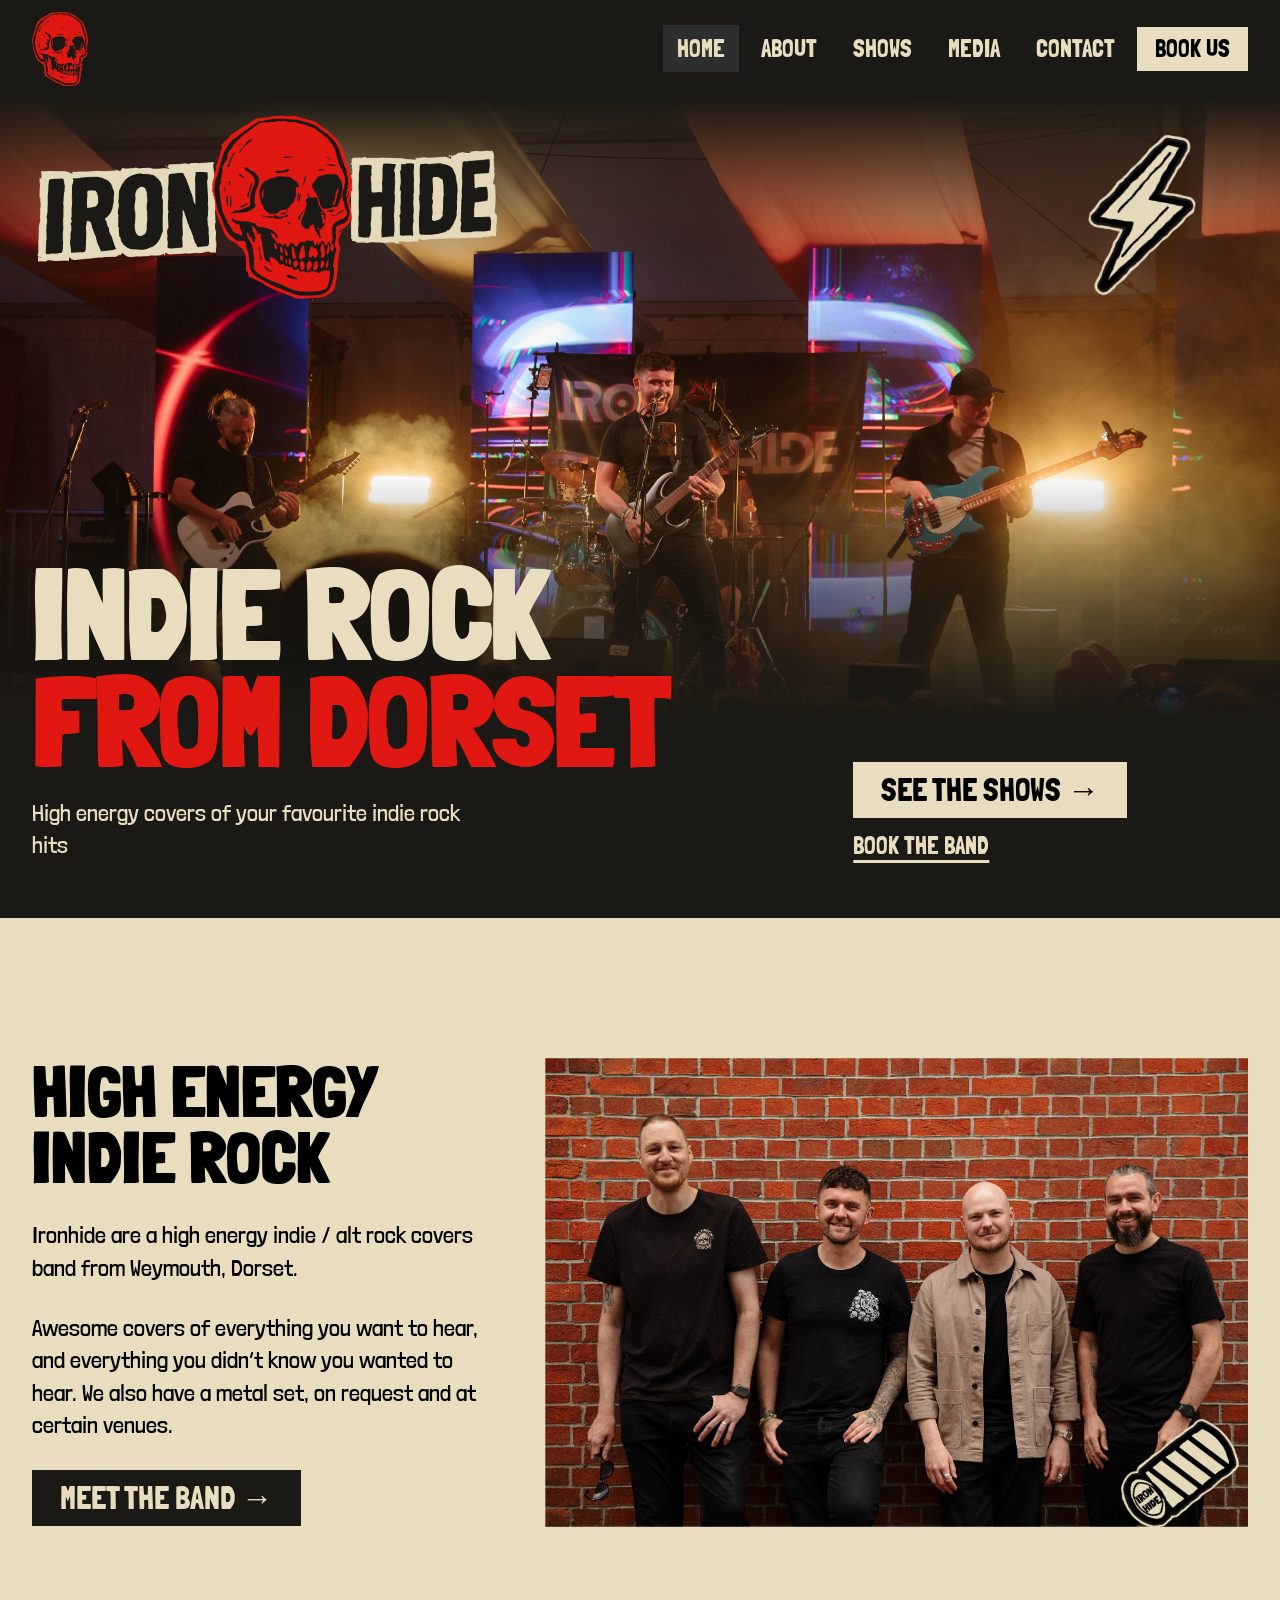
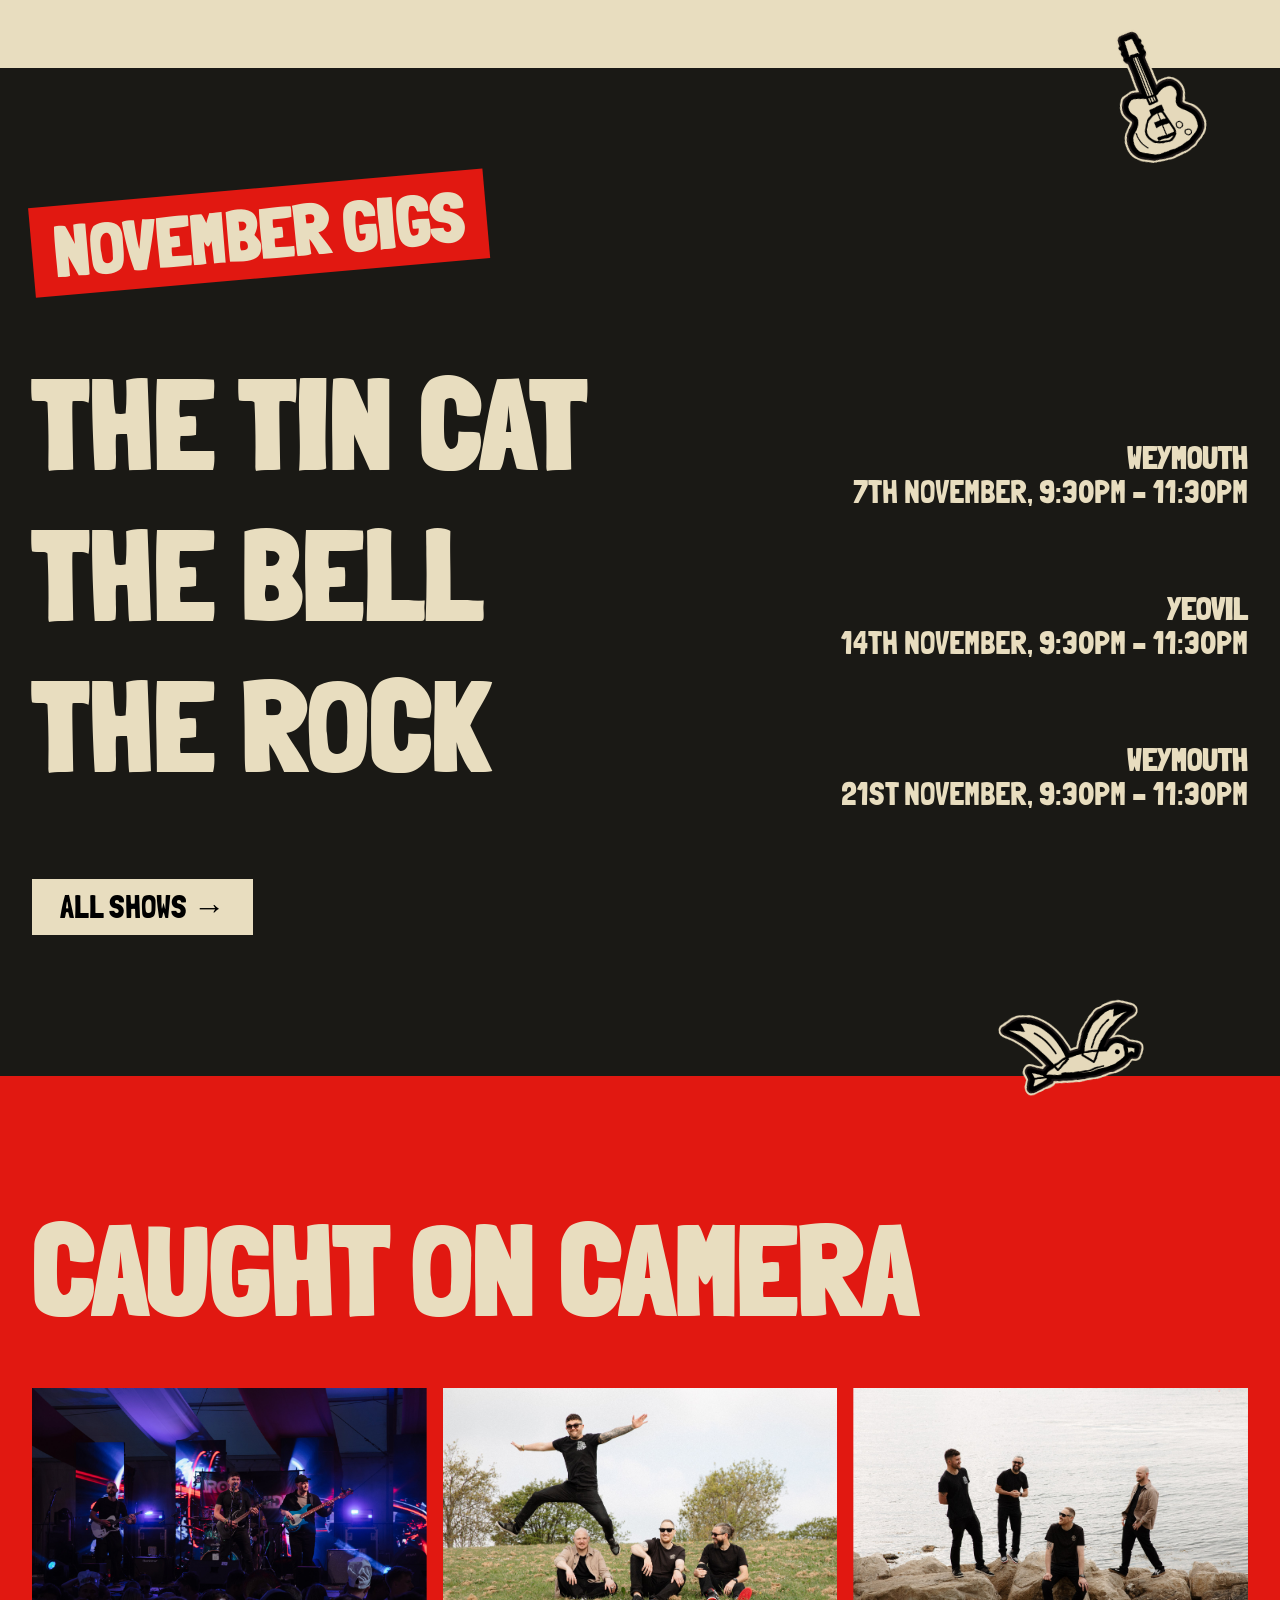
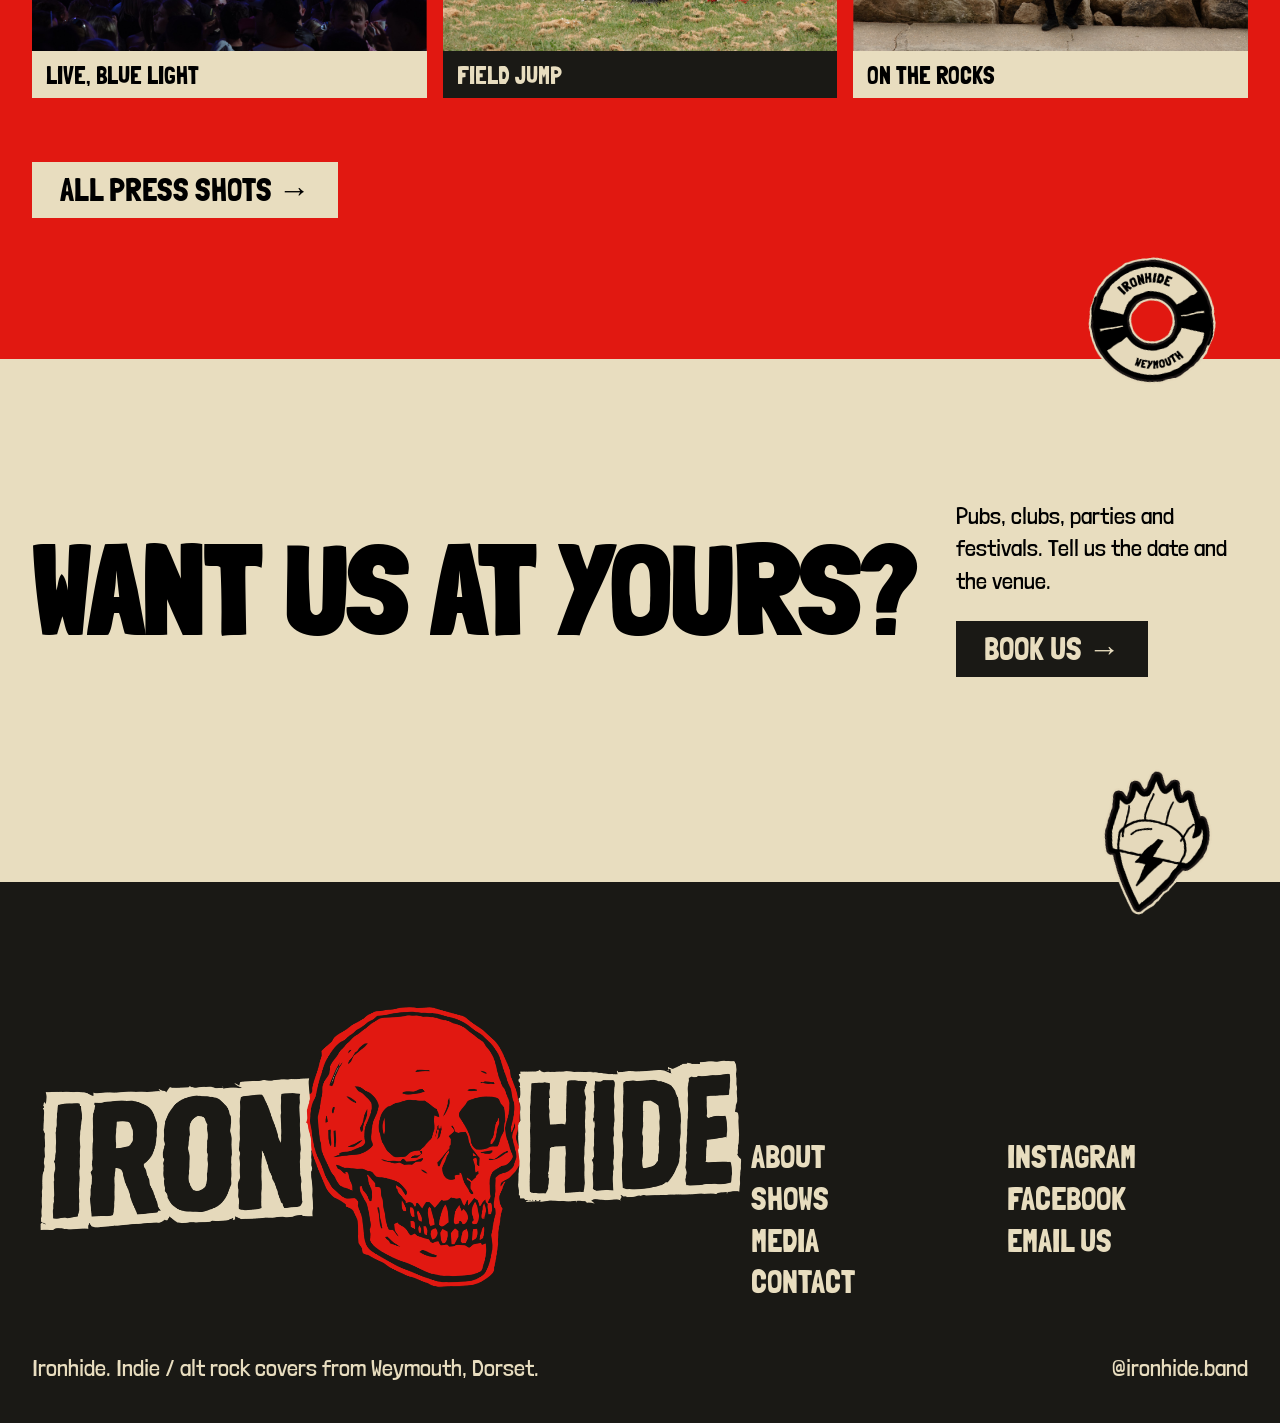
==== index.html @ fdd296ec "Add files via upload" ====
<!doctype html>
<html lang="en-GB">
<head>
<meta charset="utf-8">
<meta name="viewport" content="width=device-width, initial-scale=1">
<title>Ironhide | High energy indie / alt rock covers band, Weymouth, Dorset</title>
<meta name="description" content="Ironhide are a high energy indie / alt rock covers band from Weymouth, Dorset. See the next gigs and book the band.">
<meta name="theme-color" content="#1a1915">
<meta property="og:title" content="Ironhide | High energy indie / alt rock covers band, Weymouth, Dorset">
<meta property="og:description" content="Ironhide are a high energy indie / alt rock covers band from Weymouth, Dorset. See the next gigs and book the band.">
<meta property="og:image" content="img/live/live-38.jpg">
<link rel="icon" href="img/brand/ironhide-skull.png">
<link rel="preload" href="fonts/LondrinaSolid-Black.ttf" as="font" type="font/ttf" crossorigin>
<script>document.documentElement.classList.add('js')</script>
<link rel="stylesheet" href="css/site.css">
</head>
<body>
<a class="skip" href="#main">Skip to content</a>
<header class="bar">
  <a class="bar-skull" href="index.html"><img src="img/brand/ironhide-skull.png" alt="Ironhide, home" width="56" height="74"></a>
  <button class="bar-toggle" type="button" aria-expanded="false" aria-controls="menu">Menu</button>
  <nav id="menu" class="bar-nav" aria-label="Main">
    <a href="index.html" aria-current="page">Home</a>
    <a href="about.html">About</a>
    <a href="shows.html">Shows</a>
    <a href="media.html">Media</a>
    <a href="contact.html">Contact</a>
    <a class="btn sm" href="contact.html">Book us</a>
  </nav>
</header>
<main id="main">

<section class="hero" aria-labelledby="hero-h">
  <img class="sticker hero-sticker" src="img/stickers/bolt.png" alt="" width="190" height="190" style="transform:rotate(10deg)">
  <div class="hero-photo"><img src="img/live/live-38.jpg" alt="Ironhide on stage in a festival tent, amber light and haze, crowd in front" width="2000" height="1333" fetchpriority="high">
    <video class="hero-video" data-src="video/hero.mp4" poster="img/live/hero-poster.jpg" muted loop playsinline preload="none" aria-hidden="true" tabindex="-1"></video>
  </div>
  <div class="hero-top">
    <img class="hero-lockup" src="img/brand/ironhide-lockup.png" alt="Ironhide" width="1384" height="554">
  </div>
  <div class="hero-bottom grid">
    <div class="hero-lead">
      <h1 id="hero-h" class="xl"><span class="sr">Ironhide: </span><span class="mask"><span style="--d:150ms">Indie rock</span></span><span class="mask"><span style="--d:260ms" class="red">from Dorset</span></span></h1>
      <p class="body">High energy covers of your favourite indie rock hits</p>
    </div>
    <div class="hero-side">
      <div class="hero-actions"><a class="btn" href="shows.html">See the shows →</a><a class="link" href="contact.html">Book the band</a></div>
    </div>
  </div>
</section>

<section class="field paper" aria-labelledby="about-h">
  <div class="grid two">
    <div style="grid-column:1 / span 5;display:grid;gap:28px;justify-items:start">
      <h2 id="about-h" class="l" data-reveal>High energy indie rock</h2>
      <p class="body" data-reveal>Ironhide are a high energy indie / alt rock covers band from Weymouth, Dorset.</p>
      <p class="body" data-reveal style="margin-top:0">Awesome covers of everything you want to hear, and everything you didn’t know you wanted to hear. We also have a metal set, on request and at certain venues.</p>
      <a class="btn dark" href="about.html" data-reveal>Meet the band →</a>
    </div>
    <figure class="photo" style="grid-column:6 / span 7" data-reveal>
      <img src="img/band/ironhide-16.jpg" alt="The four members of Ironhide leaning against a red brick wall, smiling" width="1969" height="1313" loading="lazy">
      <img class="sticker" src="img/stickers/rock.png" alt="" width="190" height="190" loading="lazy" style="transform:rotate(-14deg)">
    </figure>
  </div>
</section>

<section class="field ground" aria-labelledby="gigs-h">
  <div class="sec-head" data-reveal><h2 id="gigs-h" class="stamp">November gigs</h2></div>
  <ol class="lines">
    <li data-date="2026-11-07T21:30" data-venue="The Tin Cat" data-town="Weymouth" data-when="7th November, 9:30PM – 11:30PM" data-reveal><span>The Tin Cat</span><span class="info"><span>Weymouth</span><span>7th November, 9:30PM – 11:30PM</span></span></li>
    <li data-date="2026-11-14T21:30" data-venue="The Bell" data-town="Yeovil" data-when="14th November, 9:30PM – 11:30PM" data-reveal><span>The Bell</span><span class="info"><span>Yeovil</span><span>14th November, 9:30PM – 11:30PM</span></span></li>
    <li data-date="2026-11-21T21:30" data-venue="The Rock" data-town="Weymouth" data-when="21st November, 9:30PM – 11:30PM" data-reveal><span>The Rock</span><span class="info"><span>Weymouth</span><span>21st November, 9:30PM – 11:30PM</span></span></li>
  </ol>
  <p style="margin-top:clamp(32px,5vw,64px)" data-reveal><a class="btn" href="shows.html">All shows →</a></p>
  <img class="sticker" src="img/stickers/seagull.png" alt="" width="190" height="190" style="right:calc(var(--m) + 8vw);bottom:-4vw;transform:rotate(-8deg)" loading="lazy">
  <img class="sticker" src="img/stickers/guitar.png" alt="" width="190" height="190" style="right:calc(var(--m) + 1.5vw);top:-4vw;transform:rotate(10deg)" loading="lazy">
</section>

<section class="field red" aria-labelledby="media-h">
  <h2 id="media-h" class="xl sec-head" data-reveal>Caught on camera</h2>
  <div class="tiles three">
    <figure class="tile" data-reveal><a class="pic" href="media.html"><img src="img/live/live-31.jpg" alt="Ironhide live, blue light, crowd in the foreground and the IRONHIDE backdrop" width="2000" height="1333" loading="lazy"></a><figcaption class="strip"><span>Live, blue light</span></figcaption></figure>
    <figure class="tile" data-reveal><a class="pic" href="media.html"><img src="img/band/ironhide-38.jpg" alt="A band member leaping in a field" width="1969" height="1313" loading="lazy"></a><figcaption class="strip"><span>Field jump</span></figcaption></figure>
    <figure class="tile" data-reveal><a class="pic" href="media.html"><img src="img/band/ironhide-31.jpg" alt="Ironhide on the rocks by the sea" width="1969" height="1313" loading="lazy"></a><figcaption class="strip"><span>On the rocks</span></figcaption></figure>
  </div>
  <p style="margin-top:clamp(32px,5vw,64px)" data-reveal><a class="btn" href="media.html">All press shots →</a></p>
  <img class="sticker" src="img/stickers/lifebuoy.png" alt="" width="190" height="190" style="right:calc(var(--m) + 1.5vw);bottom:-3vw;transform:rotate(-10deg)" loading="lazy">
</section>

<section class="field paper" aria-labelledby="cta-h">
  <div class="grid two">
    <h2 id="cta-h" class="xl" style="grid-column:1 / span 9" data-reveal>Want us at yours?</h2>
    <div style="grid-column:10 / span 3;display:grid;gap:24px;justify-items:start" data-reveal>
      <p class="body">Pubs, clubs, parties and festivals. Tell us the date and the venue.</p>
      <a class="btn dark" href="contact.html">Book us →</a>
    </div>
  </div>
  <img class="sticker" src="img/stickers/pick.png" alt="" width="190" height="190" style="right:calc(var(--m) + 1.5vw);bottom:-3vw;transform:rotate(12deg)" loading="lazy">
</section>

</main>
<footer class="foot">
  <div class="grid">
    <a class="mark" href="index.html" data-reveal><img src="img/brand/ironhide-lockup.png" alt="Ironhide" width="1384" height="554" loading="lazy"></a>
    <div class="cols" data-reveal>
      <div>
        <a href="about.html">About</a>
        <a href="shows.html">Shows</a>
        <a href="media.html">Media</a>
        <a href="contact.html">Contact</a>
      </div>
      <div>
        <a href="https://www.instagram.com/ironhide.band" rel="noopener">Instagram</a>
        <a href="https://www.facebook.com/Ironhideband" rel="noopener">Facebook</a>
        <a href="mailto:ironhideweymouth@gmail.com">Email us</a>
      </div>
    </div>
    <p class="fine"><span>Ironhide. Indie / alt rock covers from Weymouth, Dorset.</span><span>@ironhide.band</span></p>
  </div>
</footer>
<script src="js/site.js" defer></script>
</body>
</html>
---- css/site.css ----
/* Ironhide site. Tokens from the Ironhide design system (tokens.json). */

@font-face { font-family: "Londrina Solid"; src: url("../fonts/LondrinaSolid-Light.ttf") format("truetype"); font-weight: 300; font-display: swap; }
@font-face { font-family: "Londrina Solid"; src: url("../fonts/LondrinaSolid-Regular.ttf") format("truetype"); font-weight: 400; font-display: swap; }
@font-face { font-family: "Londrina Solid"; src: url("../fonts/LondrinaSolid-Black.ttf") format("truetype"); font-weight: 900; font-display: swap; }

:root {
  --ground: #1a1915;
  --ground-raised: #2e2e2e;
  --paper: #e8ddbf;
  --ink: #000000;
  --skull-red: #e11811;
  --paper-muted: #a39b8a;

  --font-display: "Londrina Solid", Impact, "Arial Narrow", sans-serif;

  /* five type steps */
  --t-xl: clamp(60px, 10vw, 160px);
  --t-l: clamp(40px, 5.6vw, 84px);
  --t-m: clamp(26px, 2.5vw, 36px);
  --t-s: 24px;
  --t-xs: 18px;

  --m: clamp(16px, 2.5vw, 40px);
  --gap: 16px;
  --section: clamp(88px, 11vw, 168px);
  --tilt-logo: -2.41deg;
  --tilt-sticker: 5.73deg;
  --ease: cubic-bezier(.16, 1, .3, 1);
}

*, *::before, *::after { box-sizing: border-box; }
html { overflow-x: clip; scroll-behavior: smooth; -webkit-text-size-adjust: 100%; }
body {
  margin: 0;
  background: var(--ground);
  color: var(--paper);
  font-family: var(--font-display);
  font-weight: 300;
  font-size: var(--t-s);
  line-height: 1.3;
  -webkit-font-smoothing: antialiased;
}
img { display: block; max-width: 100%; height: auto; }
a { color: inherit; }
h1, h2, h3, p, ol, ul, figure, blockquote { margin: 0; }
ol, ul { padding: 0; list-style: none; }
::selection { background: var(--skull-red); color: var(--paper); }
:focus-visible { outline: 4px solid var(--paper); outline-offset: 4px; }
.paper :focus-visible, .on-paper :focus-visible { outline-color: var(--ink); }
.sr { position: absolute; width: 1px; height: 1px; overflow: hidden; clip: rect(0 0 0 0); white-space: nowrap; }
.skip { position: absolute; left: var(--m); top: -80px; background: var(--paper); color: var(--ink); padding: 12px 20px; font-weight: 400; text-transform: uppercase; z-index: 100; }
.skip:focus { top: 12px; }

/* type */
.up { text-transform: uppercase; }
.xl { font-weight: 900; font-size: var(--t-xl); line-height: .84; letter-spacing: -.01em; text-transform: uppercase; }
.l  { font-weight: 900; font-size: var(--t-l); line-height: .92; text-transform: uppercase; }
.m  { font-weight: 400; font-size: var(--t-m); line-height: 1.05; text-transform: uppercase; }
.body { font-size: var(--t-s); line-height: 1.35; max-width: 38ch; }
.body + .body { margin-top: 1em; }
.red { color: var(--skull-red); }

/* the frame */
.wrap { padding-left: var(--m); padding-right: var(--m); }
.grid { display: grid; grid-template-columns: repeat(12, minmax(0, 1fr)); column-gap: var(--gap); }
.field { position: relative; padding: var(--section) var(--m); }
.field.ground { background: var(--ground); color: var(--paper); }
.field.paper { background: var(--paper); color: var(--ink); }
.field.red { background: var(--skull-red); color: var(--paper); }

/* bar */
.bar { position: sticky; top: 0; z-index: 50; display: flex; align-items: center; justify-content: space-between; gap: 24px; min-height: 80px; padding: 12px var(--m); background: var(--ground); }
.bar-skull img { width: 56px; transition: transform .35s var(--ease); }
.bar-skull:hover img { transform: rotate(-8deg) scale(1.08); }
.bar-nav { display: flex; align-items: center; gap: 8px; }
.bar-nav a:not(.btn) { display: inline-block; padding: 8px 14px; font-weight: 400; font-size: var(--t-s); text-transform: uppercase; text-decoration: none; transition: background .2s, color .2s, transform .2s var(--ease); }
.bar-nav a:not(.btn):hover { background: var(--paper); color: var(--ink); }
.bar-nav a:not(.btn):active { transform: translateY(2px); }
.bar-nav a[aria-current="page"]:not(.btn) { background: var(--ground-raised); color: var(--paper); }
.bar-toggle { display: none; }

/* buttons */
.btn { display: inline-flex; align-items: center; justify-content: center; gap: 14px; min-height: 56px; padding: 0 28px; border: 0; border-radius: 0; background: var(--paper); color: var(--ink); font: 400 var(--t-m)/1 var(--font-display); text-transform: uppercase; text-decoration: none; cursor: pointer; transition: background .2s, color .2s, transform .2s var(--ease); }
.btn:hover { background: var(--skull-red); color: var(--paper); transform: translate(-3px, -3px) rotate(-1.2deg); }
.btn:active { transform: translateY(2px); }
.btn.dark { background: var(--ground); color: var(--paper); }
.btn.dark:hover { background: var(--skull-red); }
.btn.sm { min-height: 44px; padding: 0 18px; font-size: var(--t-s); }
.go { display: inline-flex; align-items: center; justify-content: center; width: .9em; height: .9em; border-radius: 50%; background: var(--ground); color: var(--paper); font-size: inherit; text-decoration: none; transition: background .2s, transform .3s var(--ease); flex: none; }
.go svg { width: 46%; height: 46%; }
.go:hover { background: var(--skull-red); transform: rotate(-12deg) scale(1.08); }
.link { font-weight: 400; text-transform: uppercase; text-decoration: underline; text-decoration-thickness: 3px; text-underline-offset: 6px; }
.link:hover { color: var(--skull-red); }
.paper .link:hover { color: var(--ink); text-decoration-color: var(--skull-red); }

/* stickers and tape */
.field > *:not(.sticker), .phero > *:not(.sticker) { position: relative; z-index: 1; }
.sticker { position: absolute; z-index: 5; animation: bob 5s ease-in-out infinite alternate; width: clamp(110px, 12vw, 190px); pointer-events: none; transition: transform .5s var(--ease); }
.tape { display: inline-block; background: var(--paper); color: var(--ink); padding: 14px 18px; font-weight: 400; font-size: var(--t-m); line-height: .86; text-transform: uppercase; transform: rotate(var(--tilt-sticker)); transform-origin: top left; transition: transform .4s var(--ease); }
.tape:hover { transform: rotate(2deg) scale(1.03); }
.stamp { display: inline-block; background: var(--skull-red); color: var(--paper); font-weight: 900; font-size: max(52px, var(--t-l)); line-height: 1; text-transform: uppercase; padding: 10px 22px 8px; transform: rotate(-5deg); transform-origin: left center; }

/* venue bar */
.venuebar { display: flex; align-items: center; justify-content: space-between; gap: 16px; background: var(--paper); color: var(--ink); padding: 14px 23px 14px 16px; font-weight: 400; text-transform: uppercase; }
.venuebar .m { display: block; }
.venuebar .when { display: block; font-size: var(--t-s); margin-top: 4px; }
.count { flex: none; background: var(--skull-red); color: var(--paper); font-weight: 900; font-size: var(--t-m); line-height: 1; padding: 8px 14px 6px; transform: rotate(-3deg); }

@keyframes bob { to { translate: 0 -12px; rotate: 4deg; } }

/* hero (home) */
.hero { position: relative; min-height: max(calc(100svh - 80px), 800px); background: var(--ground); overflow: hidden; display: grid; grid-template-rows: auto 1fr auto; padding: 0 var(--m) 56px; }
.hero-photo { position: absolute; inset: 0; z-index: 0; overflow: hidden; }
.hero-photo img { width: 100%; height: 100%; object-fit: cover; object-position: 50% 38%; animation: drift 26s ease-in-out infinite alternate; }
.hero-video { display: none; }
.hero-photo::after { content: ""; position: absolute; inset: 0; background: linear-gradient(180deg, var(--ground) 0, rgba(26,25,21,0) 24%, rgba(26,25,21,0) 46%, var(--ground) 76%); } /* taste-skill-ignore: the brand's poster fade, ground into photo */
@keyframes drift { from { transform: scale(1.04); } to { transform: scale(1.12) translateY(-1.5%); } }
.hero-top { position: relative; z-index: 2; display: flex; justify-content: space-between; align-items: flex-start; gap: 24px; padding-top: 28px; }
.hero-lockup { width: clamp(250px, 36vw, 506px); transform: rotate(var(--tilt-logo)); transform-origin: top left; animation: stick .9s var(--ease) both .1s; }
.hero-tape { margin-top: clamp(8px, 2vw, 30px); max-width: 100%; animation: stick .9s var(--ease) both .35s; }
@keyframes stick { from { opacity: 0; transform: translateY(-40px) rotate(8deg) scale(1.15); } }
.hero-top .hero-lockup { animation-name: stick-logo; }
@keyframes stick-logo { from { opacity: 0; transform: translateY(-40px) rotate(4deg) scale(1.15); } }
.hero-bottom { position: relative; z-index: 2; align-self: end; row-gap: 28px; }
.hero-lead { grid-column: 1 / span 8; display: grid; gap: 22px; }
.hero-side { grid-column: 9 / span 4; align-self: end; display: grid; gap: 20px; }
.hero-actions { display: flex; flex-wrap: wrap; align-items: center; gap: 12px 24px; }

.mask { display: block; overflow: hidden; padding-bottom: .06em; margin-bottom: -.06em; }
.mask > span { display: block; transform: translateY(108%); animation: rise 1s var(--ease) forwards; animation-delay: var(--d, 0ms); }
@keyframes rise { to { transform: none; } }

/* page hero (inner pages) */
.phero { position: relative; padding: clamp(56px, 8vw, 120px) var(--m) clamp(56px, 7vw, 100px); }
.phero .grid { align-items: end; row-gap: 32px; }
.phero h1 { grid-column: 1 / span 8; }
.phero .side { grid-column: 9 / span 4; display: grid; gap: 20px; }
.phero .sticker { right: var(--m); top: -3vw; }

.hero > .sticker { z-index: 5; right: calc(var(--m) + 1.5vw); top: 28px; width: clamp(84px, 14vw, 210px); }
.bleed > img.sticker { z-index: 5; position: absolute; width: clamp(110px, 12vw, 190px); height: auto; aspect-ratio: auto; object-fit: contain; }
.field[aria-labelledby="cta-h"] { padding-bottom: clamp(150px, 16vw, 240px); }

/* sections */
.two { align-items: center; row-gap: 48px; }
.sec-head { margin-bottom: clamp(32px, 5vw, 72px); }
.photo { position: relative; }
.photo img { width: 100%; aspect-ratio: 3 / 2; object-fit: cover; }
.photo img.sticker { width: clamp(110px, 12vw, 190px); aspect-ratio: auto; right: 0; bottom: -6%; }

/* poster lines */
.lines { display: block; }
.lines li { display: flex; justify-content: space-between; align-items: baseline; gap: 24px; font-weight: 900; font-size: var(--t-xl); line-height: .9; text-transform: uppercase; padding: .03em 0; transition: color .2s, transform .35s var(--ease); }
.lines li:hover { color: var(--skull-red); transform: translateX(14px); }
.field.red .lines li:hover { color: var(--ground); }
.lines .info { flex: none; display: grid; gap: 2px; text-align: right; font-weight: 400; font-size: var(--t-m); line-height: 1.02; }
.lines .info span:first-child { font-weight: 900; }
.lines .only { font-size: var(--t-xl); }

/* tiles with label strips */
.tiles { display: grid; grid-template-columns: repeat(4, minmax(0, 1fr)); gap: 28px var(--gap); }
.tiles.three { grid-template-columns: repeat(3, minmax(0, 1fr)); }
.tile { display: flex; flex-direction: column; }
.tile.wide { grid-column: span 2; }
.tile a.pic { display: block; overflow: hidden; }
.tile img { width: 100%; aspect-ratio: 3 / 2; object-fit: cover; transition: transform .8s var(--ease); }
.tile a.pic:hover img { transform: scale(1.05); }
.tile .strip { display: flex; justify-content: space-between; align-items: baseline; gap: 12px; padding: 12px 14px 10px; font-weight: 400; font-size: var(--t-s); line-height: 1.05; text-transform: uppercase; background: var(--paper); color: var(--ink); }
.tile .strip a { font-size: var(--t-xs); text-decoration: underline; text-underline-offset: 4px; text-decoration-thickness: 2px; flex: none; }
.tile .strip a:hover { color: var(--skull-red); }
.field.paper .tile .strip { background: var(--ground); color: var(--paper); }
.field.paper .tile .strip a:hover { color: var(--paper-muted); }
.tile:nth-child(even) .strip { background: var(--ground-raised); color: var(--paper); }
.field.paper .tile:nth-child(even) .strip { background: var(--ink); }
.field.red .tile:nth-child(even) .strip { background: var(--ground); }

/* full-bleed picture */
.bleed { position: relative; background: var(--ground); }
.bleed-img { overflow: hidden; }
.bleed img { animation: drift 30s ease-in-out infinite alternate; }
.bleed img { width: 100%; height: clamp(360px, 62vw, 760px); object-fit: cover; }
.bleed .tape { position: absolute; left: var(--m); bottom: 28px; max-width: calc(100% - 2 * var(--m)); }

/* contact rows */
.rows { display: grid; gap: 28px; }
.rows a, .rows p { display: block; font-weight: 400; font-size: clamp(26px, 6.3vw, 92px); line-height: 1; text-transform: none; text-decoration: none; overflow-wrap: anywhere; transition: transform .35s var(--ease), color .2s; }
.rows a:hover { transform: translateX(14px); color: var(--skull-red); }
.field.paper .rows a:hover { color: var(--ink); background: var(--skull-red); }
.rows .up { text-transform: uppercase; }
.rows small { display: block; font-size: var(--t-s); font-weight: 300; margin-bottom: 6px; text-transform: uppercase; }

/* form */
.form { display: grid; grid-template-columns: repeat(2, minmax(0, 1fr)); gap: 24px var(--gap); }
.form .full { grid-column: 1 / -1; }
.form label { display: grid; gap: 8px; font-weight: 400; font-size: var(--t-s); text-transform: uppercase; }
.form input, .form textarea { width: 100%; background: var(--ground-raised); color: var(--paper); border: 0; border-radius: 0; padding: 16px; font: 300 var(--t-m)/1.15 var(--font-display); }
.form textarea { min-height: 200px; resize: vertical; }
.form input::placeholder, .form textarea::placeholder { color: var(--paper-muted); }
.form input:focus-visible, .form textarea:focus-visible { outline: 4px solid var(--paper); outline-offset: 0; }
.form-foot { display: flex; flex-wrap: wrap; align-items: center; gap: 16px 28px; }
.form-foot .note { font-size: var(--t-s); max-width: 34ch; }
.status { font-weight: 400; font-size: var(--t-s); text-transform: uppercase; min-height: 1.3em; }

/* footer */
.foot { background: var(--ground); padding: var(--section) var(--m) 40px; }
.foot .grid { row-gap: 48px; align-items: end; }
.foot .mark { grid-column: 1 / span 7; }
.foot .mark img { width: 100%; max-width: 760px; transform: rotate(var(--tilt-logo)); transform-origin: top left; transition: transform .5s var(--ease); }
.foot .mark:hover img { transform: rotate(0); }
.foot .cols { grid-column: 8 / span 5; display: grid; grid-template-columns: 1fr 1fr; gap: 28px var(--gap); }
.foot .cols a { display: block; padding: 4px 0; font-weight: 400; font-size: var(--t-m); text-transform: uppercase; text-decoration: none; line-height: 1.05; }
.foot .cols a:hover { color: var(--skull-red); }
.foot .fine { grid-column: 1 / -1; display: flex; flex-wrap: wrap; justify-content: space-between; gap: 12px 24px; font-size: var(--t-s); }

/* reveal */
.js [data-reveal] { opacity: 0; transform: translateY(26px); transition: opacity .8s var(--ease), transform .8s var(--ease); transition-delay: var(--d, 0ms); }
.js [data-reveal].in { opacity: 1; transform: none; }
.js .tile[data-reveal] img, .js .photo[data-reveal] img { clip-path: inset(0 0 100% 0); transition: clip-path 1s var(--ease); transition-delay: var(--d, 0ms); }
.js .tile[data-reveal].in img, .js .photo[data-reveal].in img { clip-path: inset(0); }

/* tablet / phone */
@media (max-width: 960px) {
  .hero-lead, .phero h1 { grid-column: 1 / -1; }
  .hero-side, .phero .side { grid-column: 1 / -1; }
  .grid > * { grid-column: 1 / -1 !important; }
  .sticker.mid { display: none; }
  .tiles { grid-template-columns: repeat(2, minmax(0, 1fr)); gap: 20px 12px; }
  .foot .mark, .foot .cols { grid-column: 1 / -1; }
  .form { grid-template-columns: 1fr; }
  .bar-toggle { display: inline-flex; align-items: center; min-height: 44px; padding: 0 18px; background: var(--paper); color: var(--ink); border: 0; font: 400 var(--t-s)/1 var(--font-display); text-transform: uppercase; cursor: pointer; }
  .bar-nav { position: fixed; inset: 80px 0 0 0; z-index: 40; flex-direction: column; align-items: flex-start; gap: 4px; padding: 32px var(--m); background: var(--ground); transform: translateX(100%); transition: transform .5s var(--ease); }
  .bar-nav.open { transform: none; }
  .bar-nav a:not(.btn) { font-size: var(--t-l); font-weight: 900; padding: 4px 0; }
  .bar-nav .btn { margin-top: 20px; }
}
@media (max-width: 640px) {
  .hero-photo > img { display: none; }
  .hero-video { display: block; position: absolute; inset: 0; width: 100%; height: 100%; object-fit: cover; object-position: 50% 40%; }
  .hero { min-height: 0; padding-bottom: 40px; gap: 0; }
  .hero-top { flex-direction: column; gap: 0; }
  .hero-photo img { object-position: 52% 30%; }
  .hero-photo::after { background: linear-gradient(180deg, var(--ground) 0, rgba(26,25,21,0) 6%, rgba(26,25,21,0) 58%, rgba(26,25,21,.88) 78%, var(--ground) 90%); } /* taste-skill-ignore: brand poster fade */
  .hero-bottom { margin-top: 220px; }
  .lines li { flex-direction: column; align-items: flex-start; gap: 6px; padding-bottom: 22px; }
  .lines .info { text-align: left; }
  .field > .sticker, .phero > .sticker { display: none; }
  .field[aria-labelledby="cta-h"] { padding-bottom: var(--section); }
  .tiles, .tiles.three { grid-template-columns: 1fr; }
  .tile.wide { grid-column: auto; }
  .venuebar { flex-direction: column; align-items: flex-start; }
  .foot .cols { grid-template-columns: 1fr; }
}

@media (max-width: 640px) {
  .bleed > img.sticker { width: 84px; top: 16px !important; bottom: auto !important; }
}

/* lightbox */
.tile a.pic, .tile .strip a { cursor: zoom-in; }
.lb { position: fixed; inset: 0; z-index: 100; display: grid; grid-template-rows: 1fr auto; place-items: center; padding: 56px var(--m) 20px; background: rgba(26,25,21,.95); opacity: 0; visibility: hidden; transition: opacity .45s var(--ease), visibility 0s linear .45s; }
.lb.open { opacity: 1; visibility: visible; transition: opacity .45s var(--ease), visibility 0s; }
.lb img { max-width: 100%; max-height: calc(100svh - 190px); width: auto; height: auto; opacity: 0; transform: scale(.985); transition: opacity .45s var(--ease), transform .6s var(--ease); }
.lb img.on { opacity: 1; transform: none; }
.lb-cap { display: flex; flex-wrap: wrap; justify-content: space-between; align-items: baseline; gap: 8px 24px; width: 100%; max-width: 1200px; padding-top: 16px; font-weight: 400; font-size: var(--t-s); text-transform: uppercase; color: var(--paper); }
.lb-cap a { text-decoration: underline; text-underline-offset: 4px; text-decoration-thickness: 2px; }
.lb-cap a:hover { color: var(--skull-red); }
.lb button { position: absolute; display: inline-flex; align-items: center; justify-content: center; min-height: 48px; min-width: 48px; padding: 0 18px; background: var(--paper); color: var(--ink); border: 0; font: 400 var(--t-s)/1 var(--font-display); text-transform: uppercase; cursor: pointer; transition: background .25s, color .25s; }
.lb button:hover { background: var(--skull-red); color: var(--paper); }
.lb .lb-x { top: 16px; right: var(--m); }
.lb .lb-prev, .lb .lb-next { top: 50%; margin-top: -24px; }
.lb .lb-prev { left: calc(var(--m) / 2); }
.lb .lb-next { right: calc(var(--m) / 2); }
@media (max-width: 640px) { .lb .lb-prev, .lb .lb-next { top: auto; bottom: 16px; margin: 0; } .lb .lb-prev { left: var(--m); } .lb .lb-next { right: var(--m); } .lb-cap { padding-bottom: 64px; justify-content: center; } }

@media (prefers-reduced-motion: reduce) {
  html { scroll-behavior: auto; }
  *, *::before, *::after { animation-duration: .001ms !important; animation-iteration-count: 1 !important; transition-duration: .001ms !important; }
  .mask > span { transform: none; }
  .js [data-reveal] { opacity: 1; transform: none; }
  .js .tile[data-reveal] img, .js .photo[data-reveal] img { clip-path: none; }
}

@media (max-width: 640px) {
  .foot .mark img { width: 92%; }
}
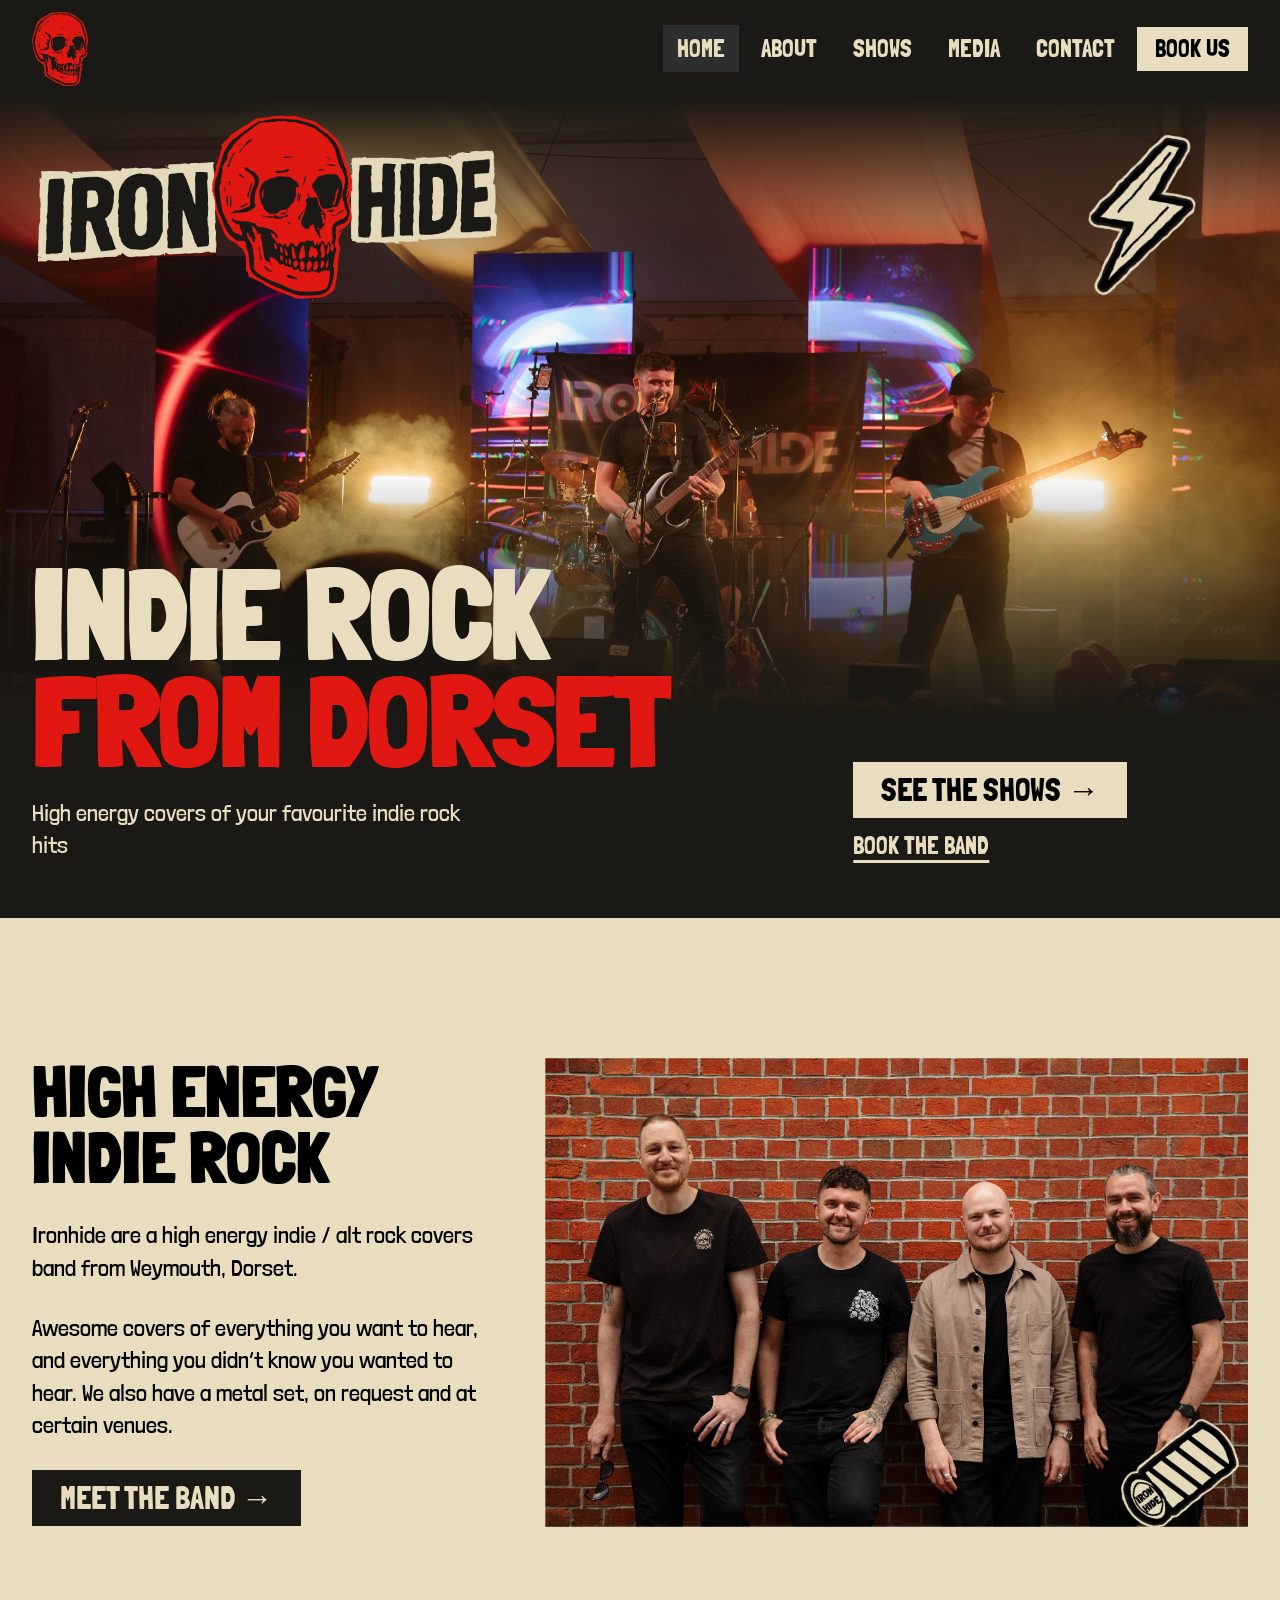
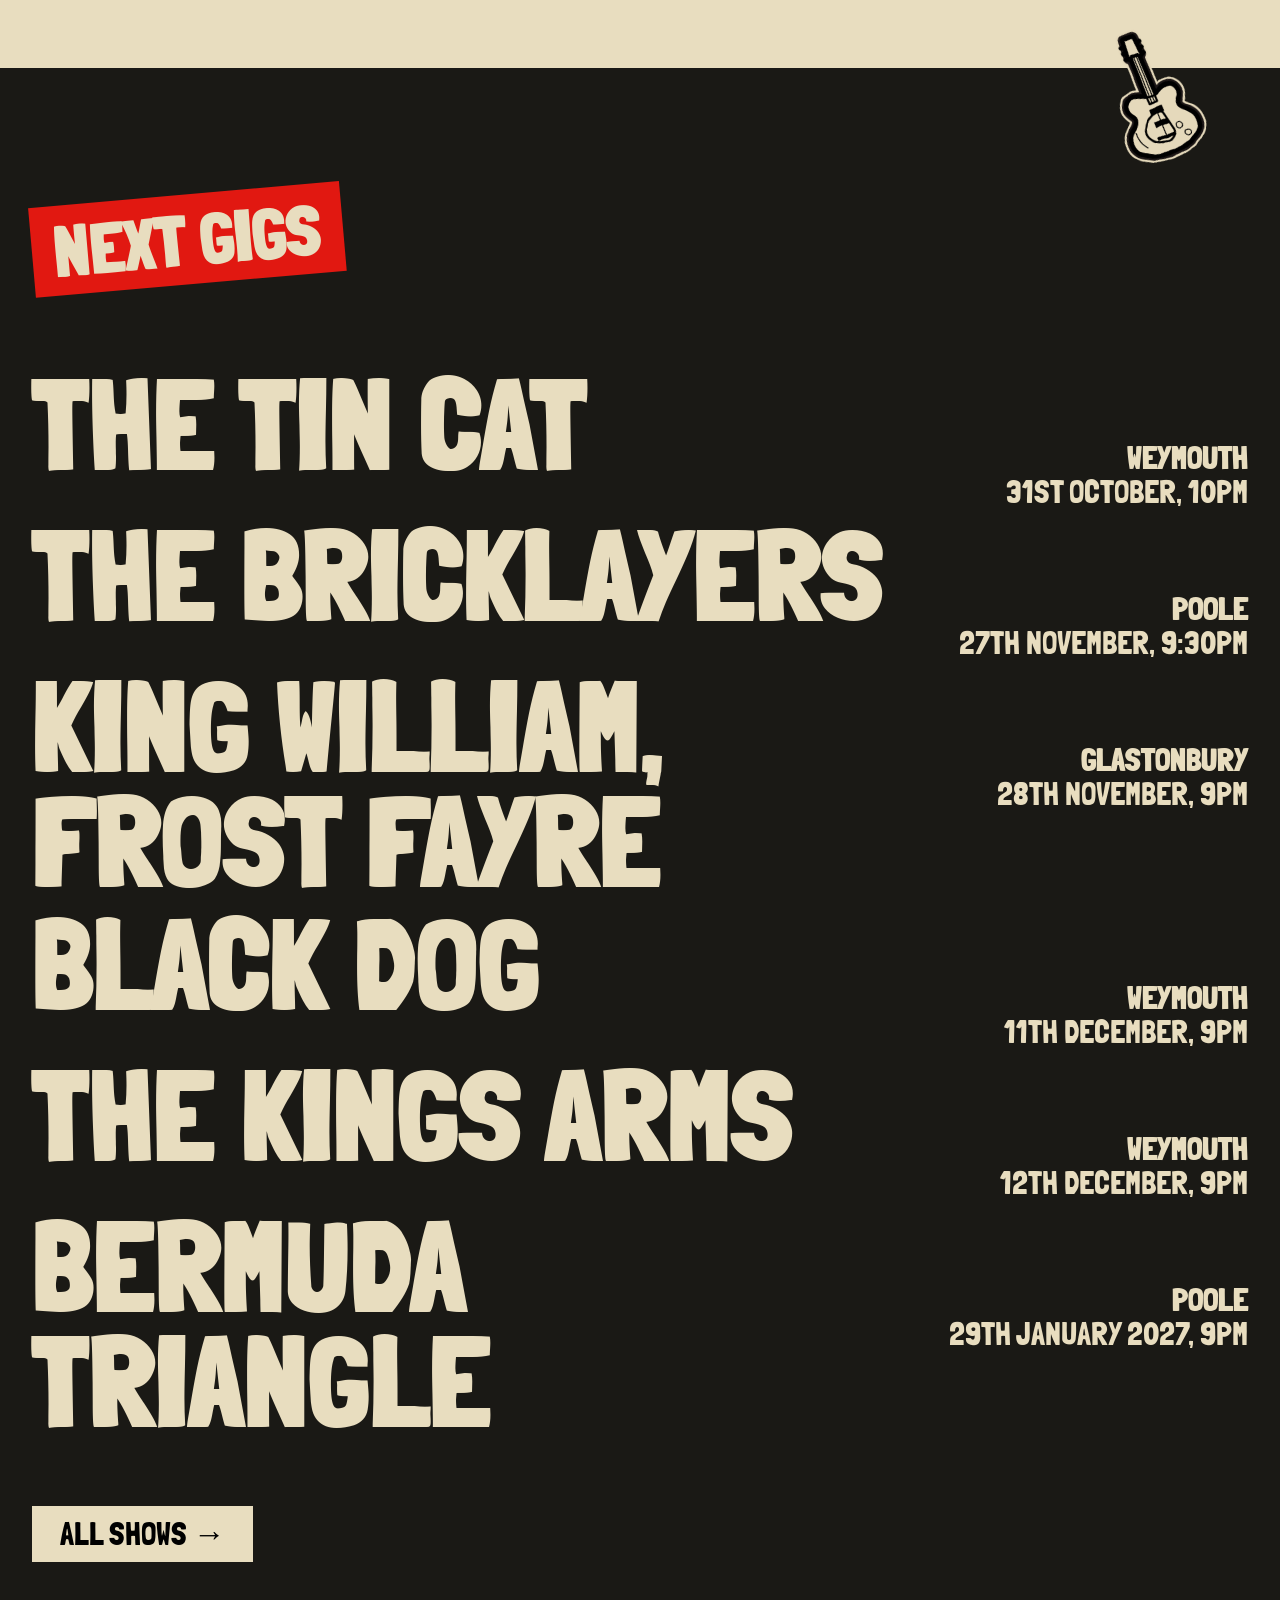
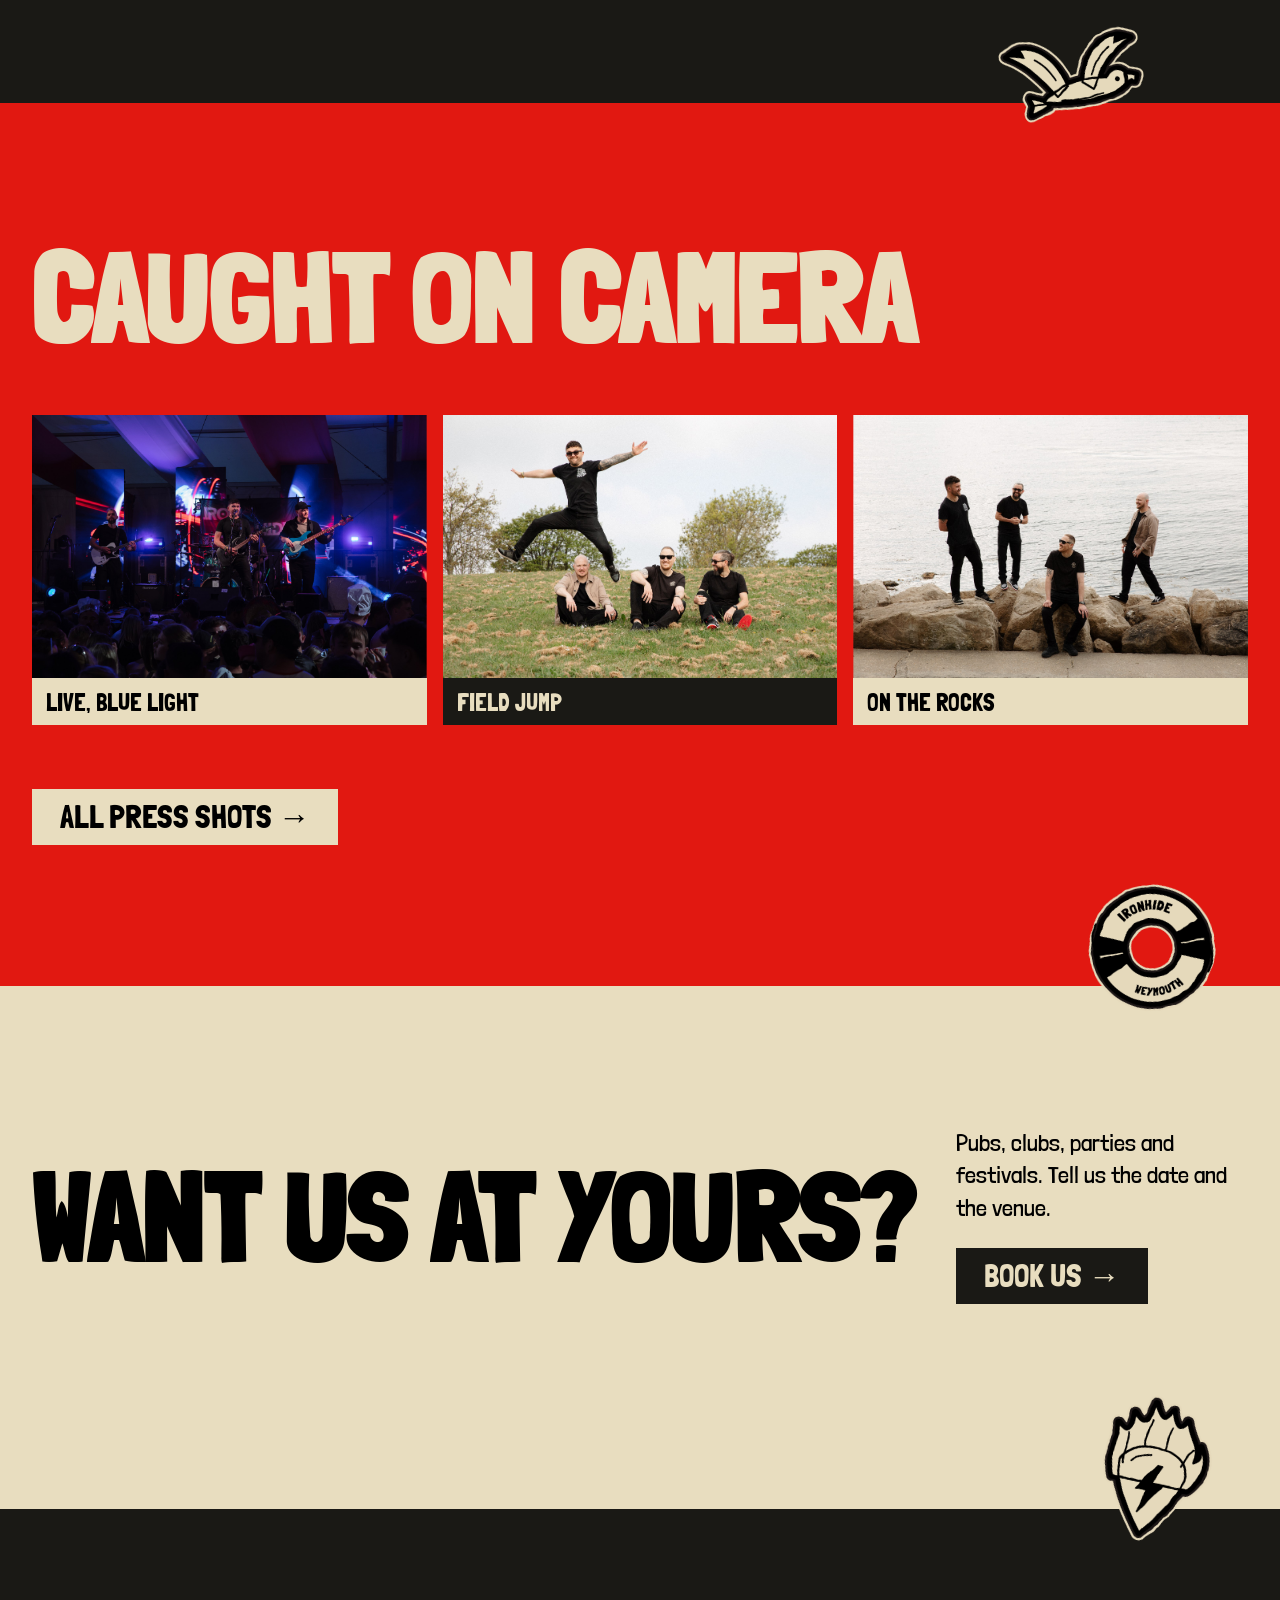
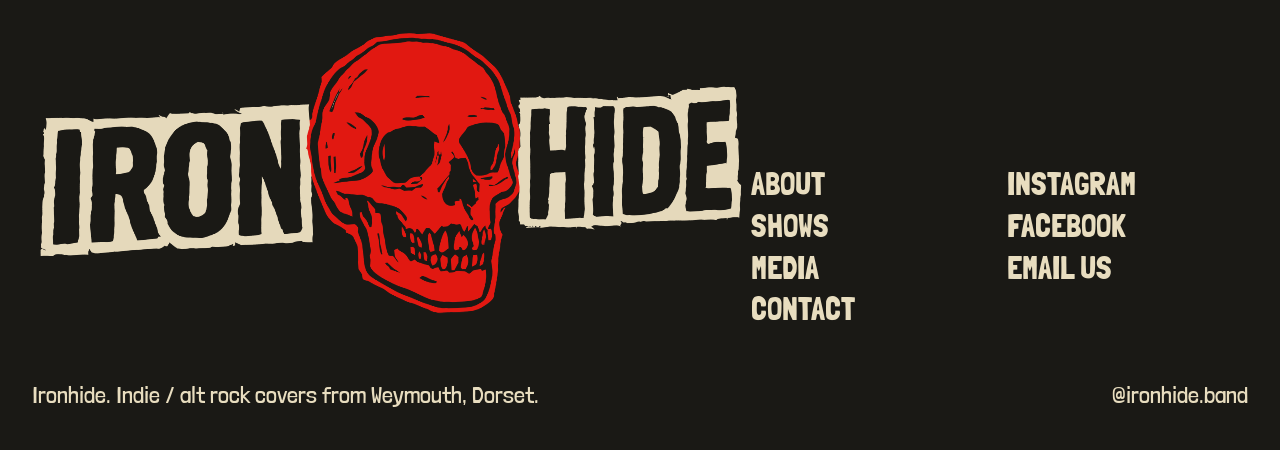
==== commit 260559eb: "Add files via upload" ====
--- a/index.html
+++ b/index.html
@@ -65,11 +65,14 @@
 </section>
 
 <section class="field ground" aria-labelledby="gigs-h">
-  <div class="sec-head" data-reveal><h2 id="gigs-h" class="stamp">November gigs</h2></div>
-  <ol class="lines">
-    <li data-date="2026-11-07T21:30" data-venue="The Tin Cat" data-town="Weymouth" data-when="7th November, 9:30PM – 11:30PM" data-reveal><span>The Tin Cat</span><span class="info"><span>Weymouth</span><span>7th November, 9:30PM – 11:30PM</span></span></li>
-    <li data-date="2026-11-14T21:30" data-venue="The Bell" data-town="Yeovil" data-when="14th November, 9:30PM – 11:30PM" data-reveal><span>The Bell</span><span class="info"><span>Yeovil</span><span>14th November, 9:30PM – 11:30PM</span></span></li>
-    <li data-date="2026-11-21T21:30" data-venue="The Rock" data-town="Weymouth" data-when="21st November, 9:30PM – 11:30PM" data-reveal><span>The Rock</span><span class="info"><span>Weymouth</span><span>21st November, 9:30PM – 11:30PM</span></span></li>
+  <div class="sec-head" data-reveal><h2 id="gigs-h" class="stamp">Next gigs</h2></div>
+  <ol class="lines" data-limit="3">
+    <li data-date="2026-10-31T22:00" data-venue="The Tin Cat" data-town="Weymouth" data-when="31st October, 10PM" data-reveal><span>The Tin Cat</span><span class="info"><span>Weymouth</span><span>31st October, 10PM</span></span></li>
+    <li data-date="2026-11-27T21:30" data-venue="The Bricklayers" data-town="Poole" data-when="27th November, 9:30PM" data-reveal><span>The Bricklayers</span><span class="info"><span>Poole</span><span>27th November, 9:30PM</span></span></li>
+    <li data-date="2026-11-28T21:00" data-venue="King William, Frost Fayre" data-town="Glastonbury" data-when="28th November, 9PM" data-reveal><span>King William, Frost Fayre</span><span class="info"><span>Glastonbury</span><span>28th November, 9PM</span></span></li>
+    <li data-date="2026-12-11T21:00" data-venue="Black Dog" data-town="Weymouth" data-when="11th December, 9PM" data-reveal><span>Black Dog</span><span class="info"><span>Weymouth</span><span>11th December, 9PM</span></span></li>
+    <li data-date="2026-12-12T21:00" data-venue="The Kings Arms" data-town="Weymouth" data-when="12th December, 9PM" data-reveal><span>The Kings Arms</span><span class="info"><span>Weymouth</span><span>12th December, 9PM</span></span></li>
+    <li data-date="2027-01-29T21:00" data-venue="Bermuda Triangle" data-town="Poole" data-when="29th January 2027, 9PM" data-reveal><span>Bermuda Triangle</span><span class="info"><span>Poole</span><span>29th January 2027, 9PM</span></span></li>
   </ol>
   <p style="margin-top:clamp(32px,5vw,64px)" data-reveal><a class="btn" href="shows.html">All shows →</a></p>
   <img class="sticker" src="img/stickers/seagull.png" alt="" width="190" height="190" style="right:calc(var(--m) + 8vw);bottom:-4vw;transform:rotate(-8deg)" loading="lazy">
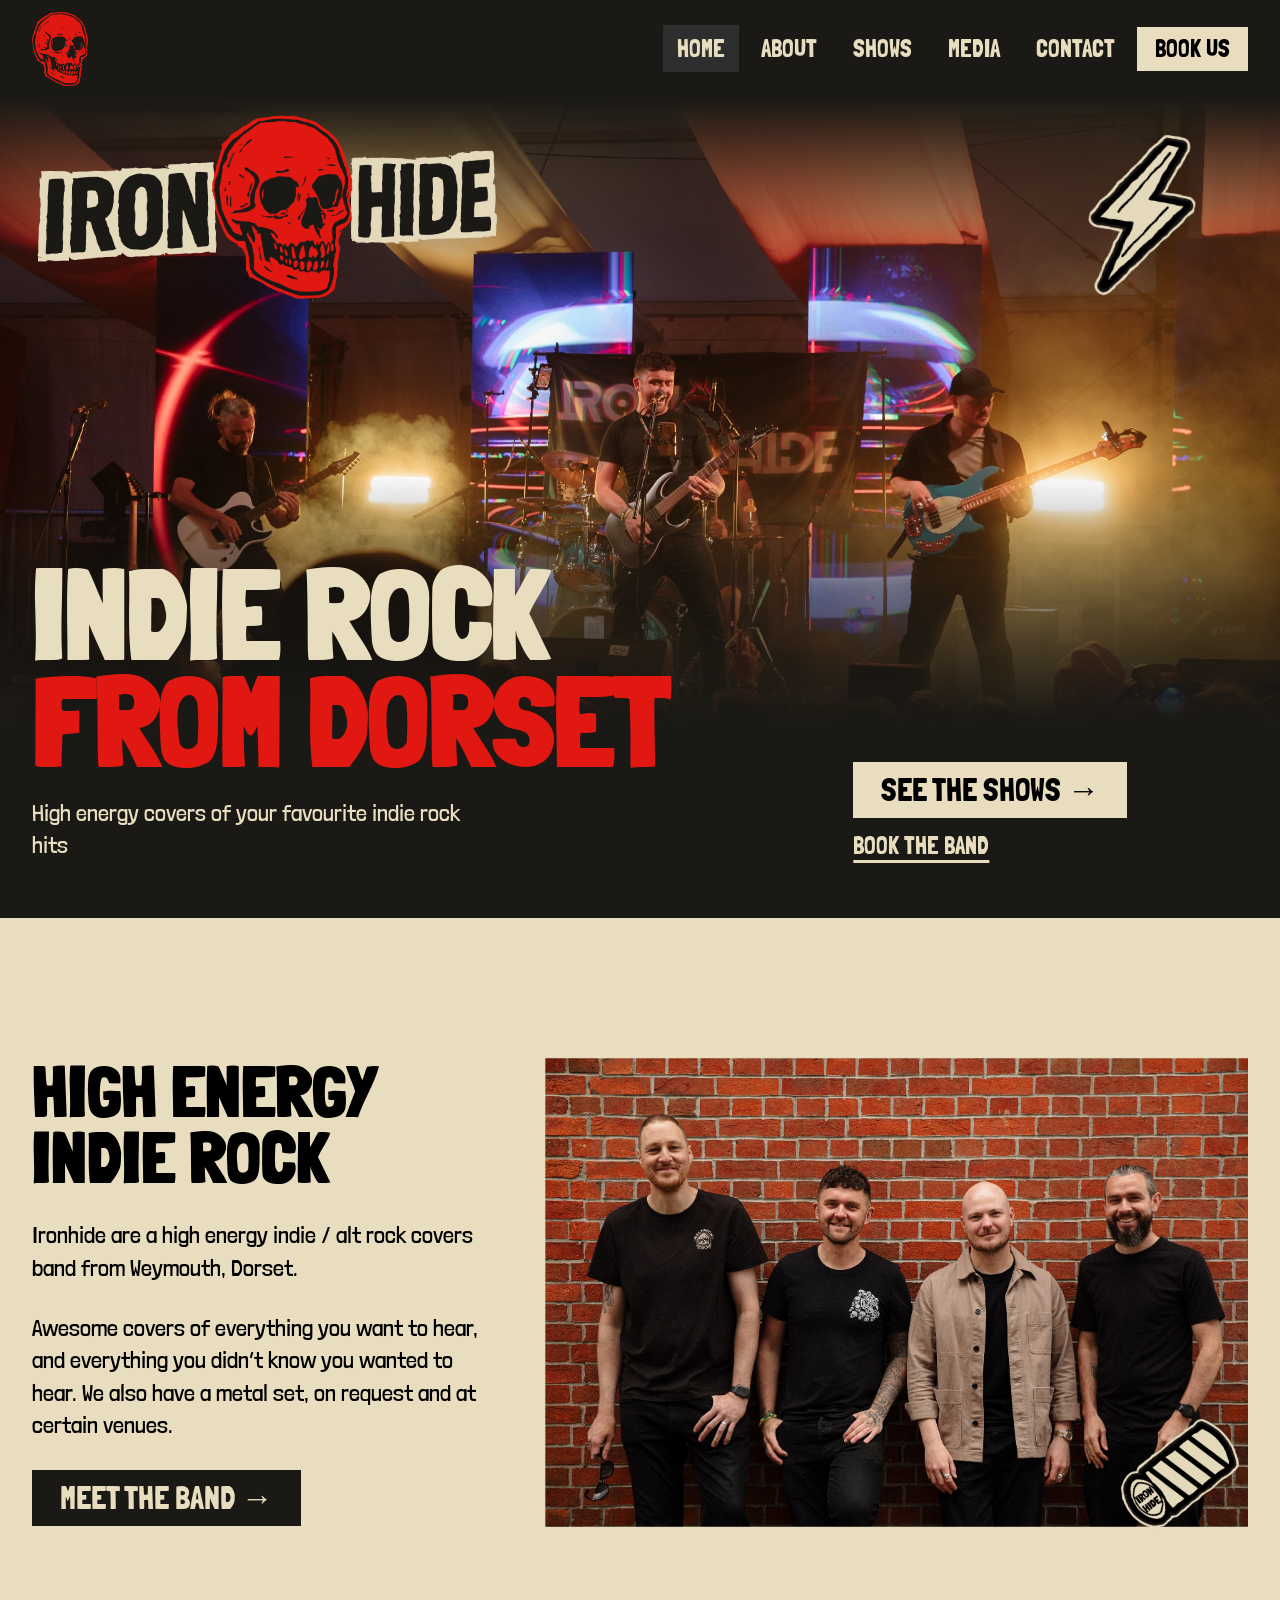
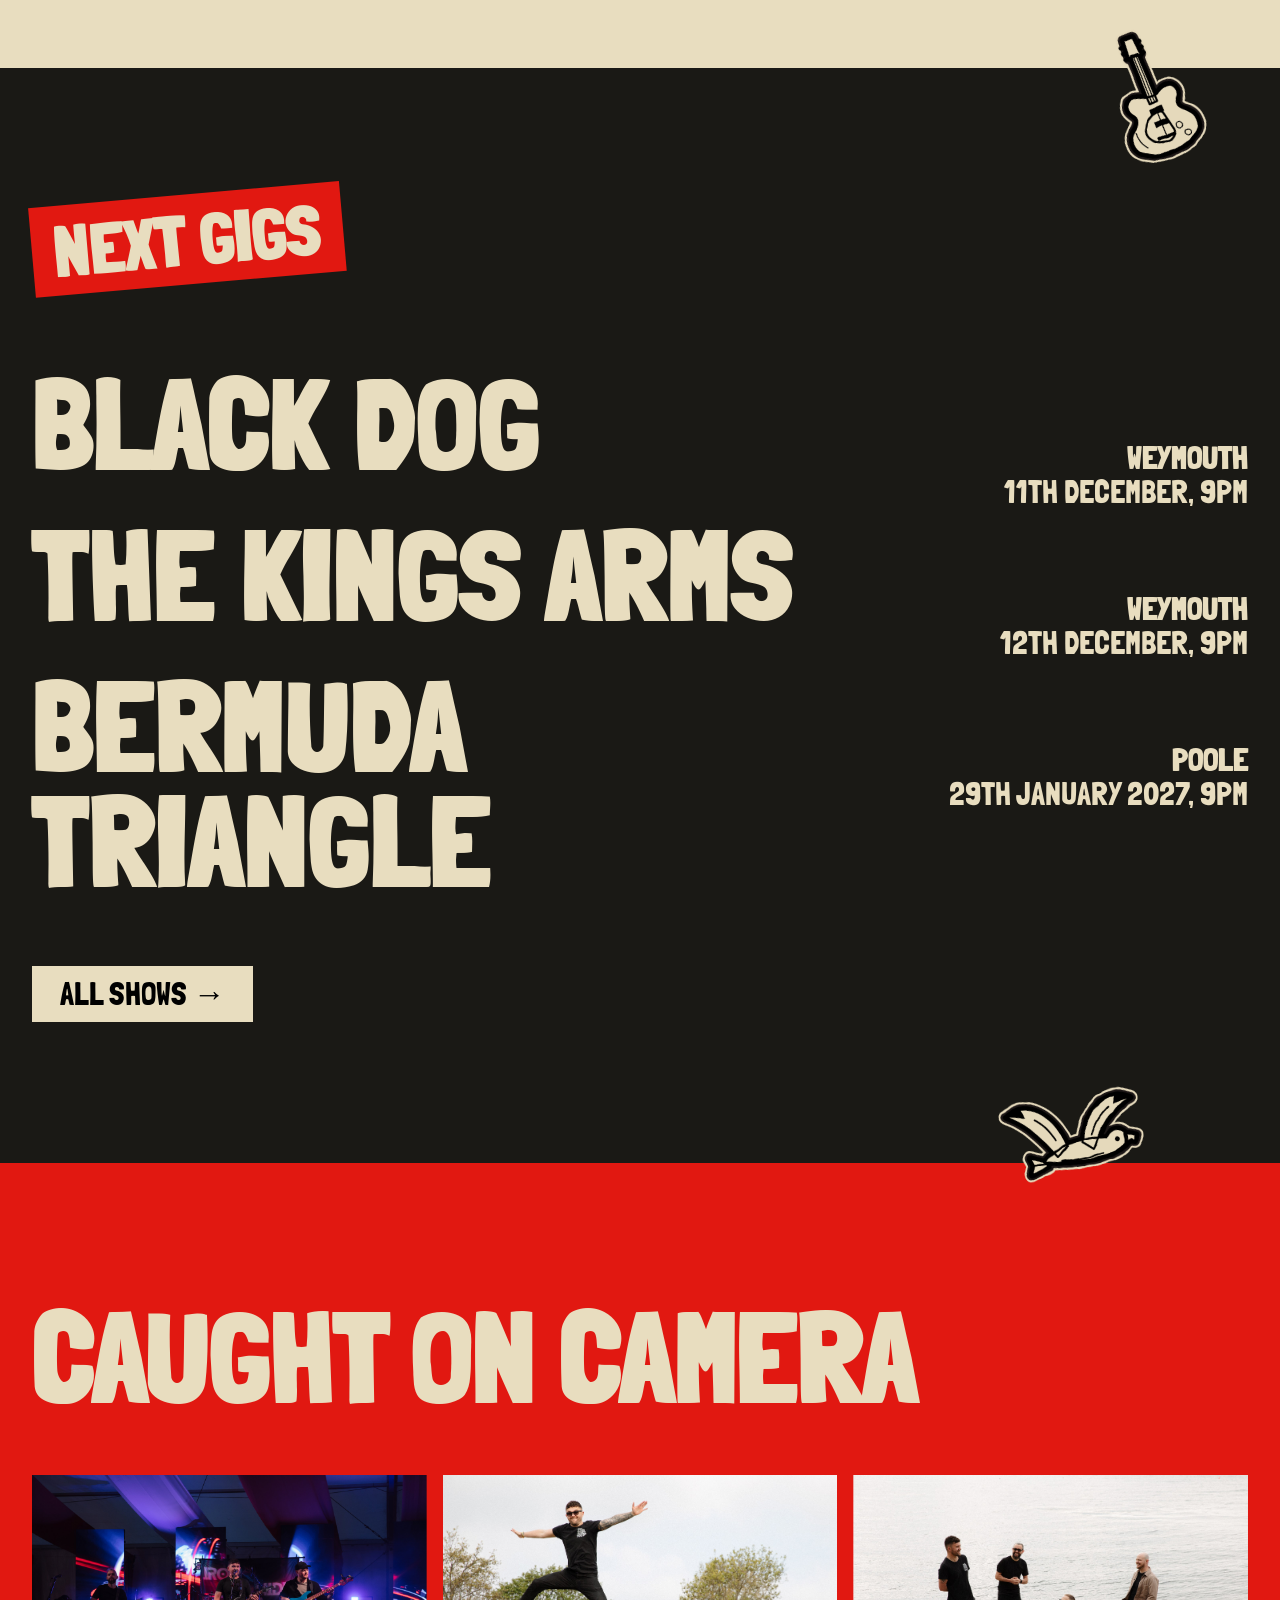
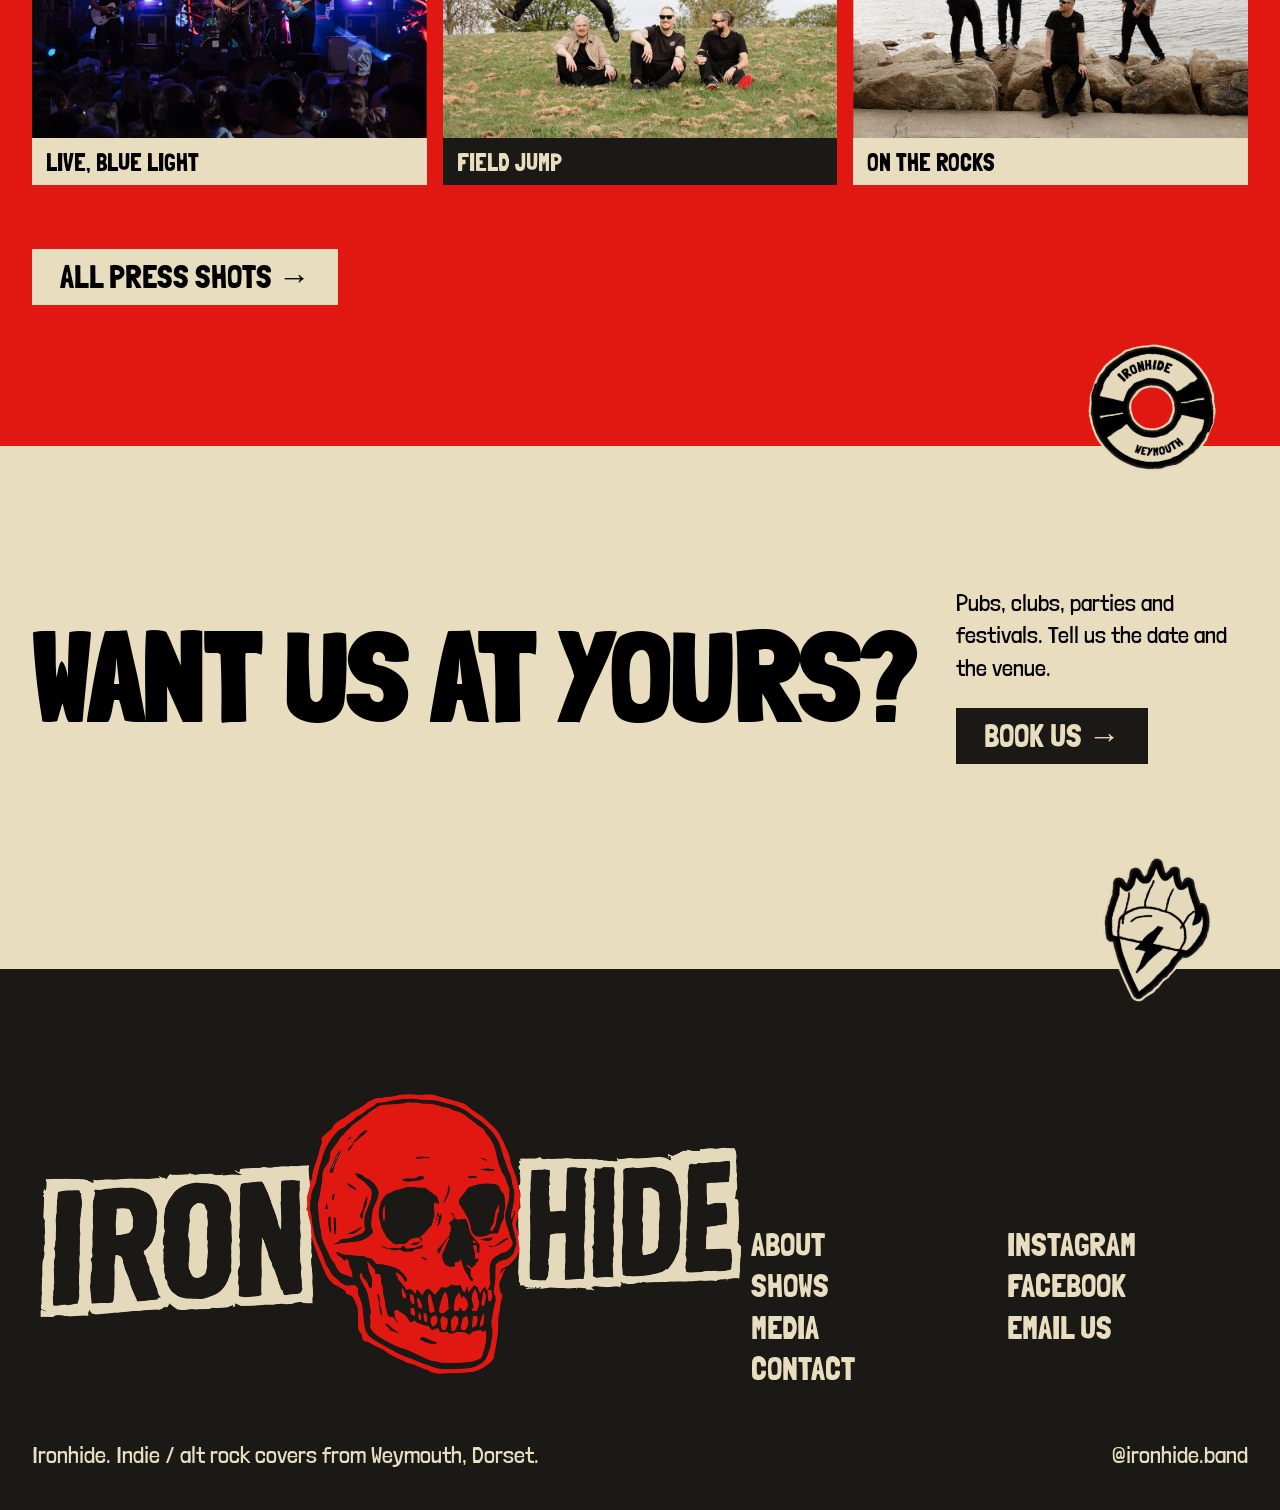
==== commit d755f2b5: "Update index.html" ====
--- a/index.html
+++ b/index.html
@@ -68,6 +68,7 @@
   <div class="sec-head" data-reveal><h2 id="gigs-h" class="stamp">Next gigs</h2></div>
   <ol class="lines" data-limit="3">
     <li data-date="2026-10-31T22:00" data-venue="The Tin Cat" data-town="Weymouth" data-when="31st October, 10PM" data-reveal><span>The Tin Cat</span><span class="info"><span>Weymouth</span><span>31st October, 10PM</span></span></li>
+    <li data-date="2026-11-21T20:00" data-venue="Frampton Arms" data-town="Frampton" data-when="21st November, 8PM" data-reveal><span>Frampton Arms</span><span class="info"><span>Frampton</span><span>21st November, 8PM</span></span></li>
     <li data-date="2026-11-27T21:30" data-venue="The Bricklayers" data-town="Poole" data-when="27th November, 9:30PM" data-reveal><span>The Bricklayers</span><span class="info"><span>Poole</span><span>27th November, 9:30PM</span></span></li>
     <li data-date="2026-11-28T21:00" data-venue="King William, Frost Fayre" data-town="Glastonbury" data-when="28th November, 9PM" data-reveal><span>King William, Frost Fayre</span><span class="info"><span>Glastonbury</span><span>28th November, 9PM</span></span></li>
     <li data-date="2026-12-11T21:00" data-venue="Black Dog" data-town="Weymouth" data-when="11th December, 9PM" data-reveal><span>Black Dog</span><span class="info"><span>Weymouth</span><span>11th December, 9PM</span></span></li>
--- a/css/site.css
+++ b/css/site.css
@@ -155,7 +155,10 @@
 .lines li:hover { color: var(--skull-red); transform: translateX(14px); }
 .field.red .lines li:hover { color: var(--ground); }
 .lines .info { flex: none; display: grid; gap: 2px; text-align: right; font-weight: 400; font-size: var(--t-m); line-height: 1.02; }
-.lines .info span:first-child { font-weight: 900; }
+.lines .info span:first-child:not(:only-child) { font-weight: 900; }
+.mh { display: inline-block; margin: clamp(36px,5vw,64px) 0 14px; padding: 8px 14px 6px; background: var(--paper); color: var(--ink); font-weight: 400; font-size: var(--t-m); line-height: 1; text-transform: uppercase; }
+.month:first-of-type .mh { margin-top: 0; }
+[hidden] { display: none !important; }
 .lines .only { font-size: var(--t-xl); }
 
 /* tiles with label strips */
@@ -242,8 +245,11 @@
   .hero-photo img { object-position: 52% 30%; }
   .hero-photo::after { background: linear-gradient(180deg, var(--ground) 0, rgba(26,25,21,0) 6%, rgba(26,25,21,0) 58%, rgba(26,25,21,.88) 78%, var(--ground) 90%); } /* taste-skill-ignore: brand poster fade */
   .hero-bottom { margin-top: 220px; }
-  .lines li { flex-direction: column; align-items: flex-start; gap: 6px; padding-bottom: 22px; }
+  .lines li { flex-direction: column; align-items: flex-start; gap: 6px; padding: 18px 0; border-bottom: 1px solid rgba(232,221,191,.22); }
+  .lines li:last-child { border-bottom: 0; }
   .lines .info { text-align: left; }
+  .month:not([hidden]) ~ .month:not([hidden]) { margin-top: 64px; padding-top: 48px; border-top: 3px solid var(--paper); }
+  .month .mh { margin: 0 0 8px; }
   .field > .sticker, .phero > .sticker { display: none; }
   .field[aria-labelledby="cta-h"] { padding-bottom: var(--section); }
   .tiles, .tiles.three { grid-template-columns: 1fr; }
